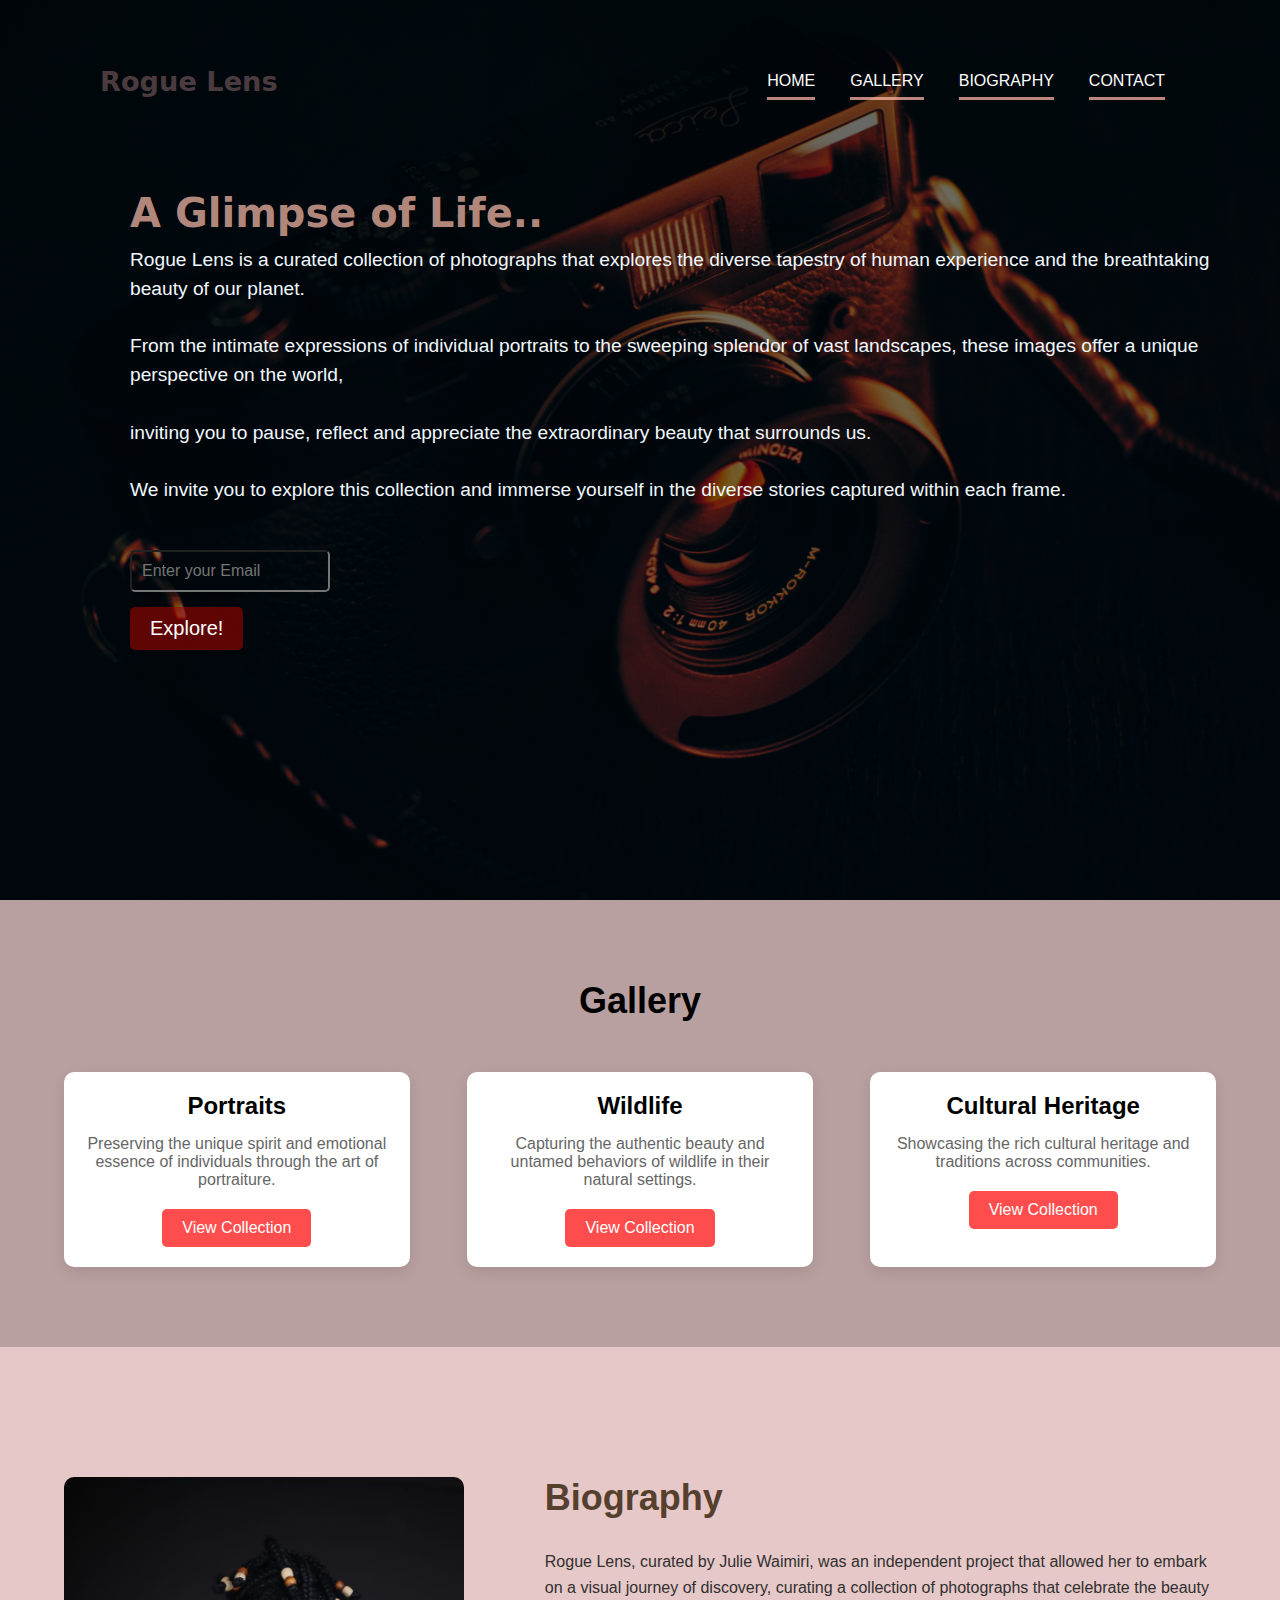
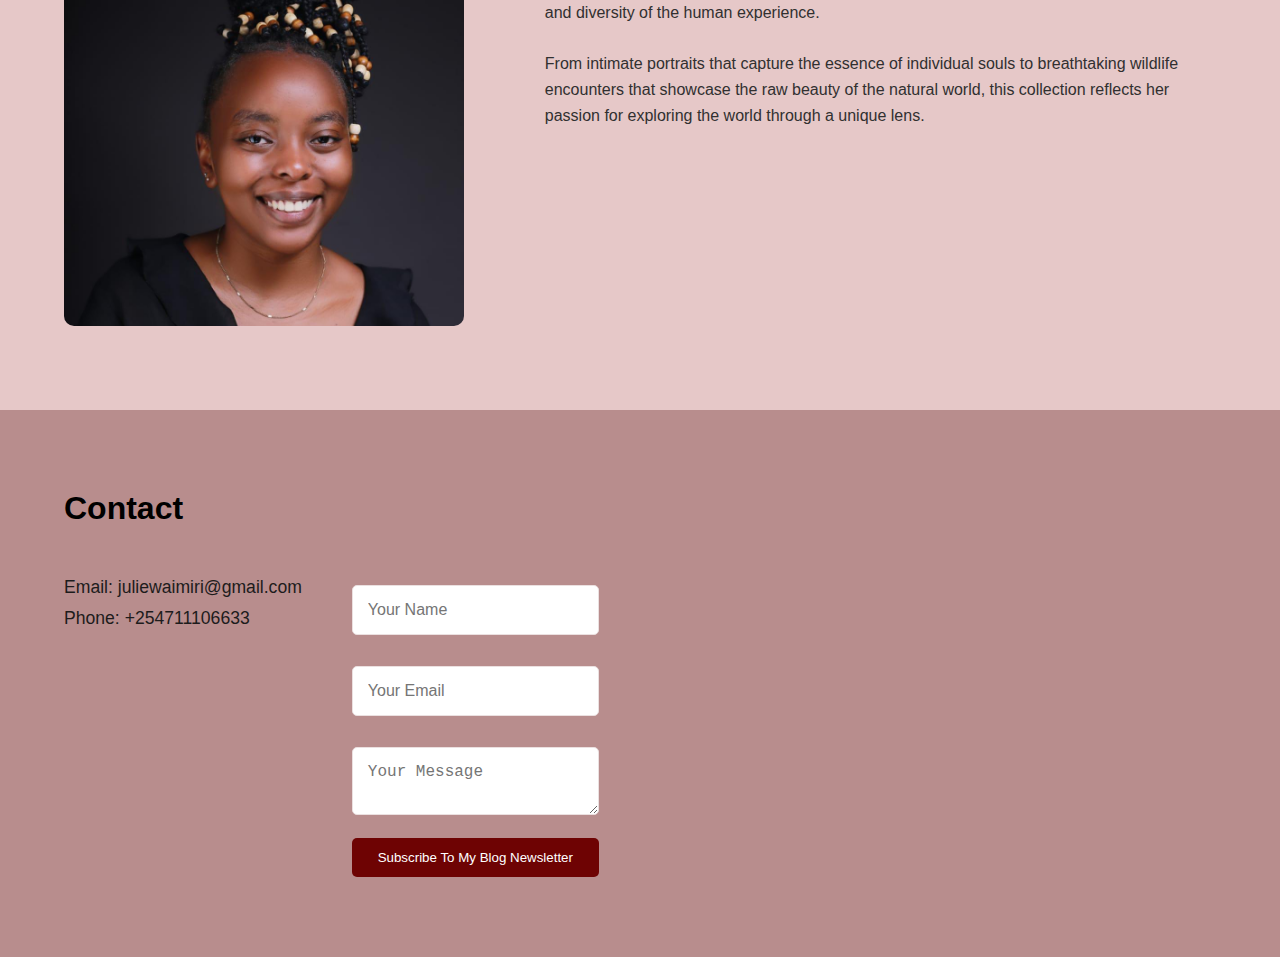
==== index.html @ e763fe6d "Initial Commit" ====
<!DOCTYPE html>
<html lang="en">
<head>
    <meta charset="UTF-8">
    <meta name="viewport" content="width=device-width, initial-scale=1.0">
    <link rel="stylesheet" href="./style.css">
    <title>Rogue Lens</title>
</head>
<body>
    <header id="home">
        <nav>
            <div>
                <h1>Rogue Lens</h1>
            </div>
            <div class="nav-links">
                <ul>
                    <li><a href="#home">Home</a></li>
                    <li><a href="#gallery">Gallery</a></li>
                    <li><a href="#biography">Biography</a></li>
                    <li><a href="#contact">Contact</a></li>
                </ul>
            </div>
        </nav>
        <div class="home-content">
            <h2>A Glimpse of Life..</h2>
            <p>Rogue Lens is a curated collection of photographs that explores the diverse tapestry of human experience and the breathtaking beauty of our planet.<br><br>From the intimate expressions of individual portraits to the sweeping splendor of vast landscapes, these images offer a unique perspective on the world, <br><br>inviting you to pause, reflect and appreciate the extraordinary beauty that surrounds us.<br><br>We invite you to explore this collection and immerse yourself in the diverse stories captured within each frame.</p>
            <form>
                <input type="email" placeholder="Enter your Email">
                <a href="#gallery"><button type="button">Explore!</button></a>
        </form>
        </div>
    </header>

    <section id="gallery">
        <h1>Gallery</h1>
        <div class="gallery-container">
            <div class="gallery-category">
                <h3>Portraits</h3>
                <p>Preserving the unique spirit and emotional essence of individuals through the art of portraiture.</p>
                <a href="portraits.html" class="category-btn">View Collection</a>
            </div>
            
            <div class="gallery-category">
                <h3>Wildlife</h3>
                <p>Capturing the authentic beauty and untamed behaviors of wildlife in their natural settings.</p>
                <a href="wildlife.html" class="category-btn">View Collection</a>
            </div>
            
            <div class="gallery-category">
                <h3>Cultural Heritage</h3>
                <p>Showcasing the rich cultural heritage and traditions across communities.</p>
                <a href="heritage.html" class="category-btn">View Collection</a>
            </div>
        </div>
    </section>

    <section id="biography">
        <div class="bio-container">
            <div class="bio-image">
                <img src="./Images/biography.jpg" alt="Julie Waimiri, Curator">
            </div>
            <div class="bio-content">
                <h2>Biography</h2>
                <p>Rogue Lens, curated by Julie Waimiri, was an independent project that allowed her to embark on a visual journey of discovery, curating a collection of photographs that celebrate the beauty and diversity of the human experience. <br><br> From intimate portraits that capture the essence of individual souls to breathtaking wildlife encounters that showcase the raw beauty of the natural world, this collection reflects her passion for exploring the world through a unique lens.</p>
            </div>
        </div>
    </section>

    <section id="contact">
        <h1>Contact</h1>
        <div class="contact-container">
            <div class="contact-info">
                <div class="contact-details">
                    <p>Email: juliewaimiri@gmail.com</p>
                    <p>Phone: +254711106633</p>
                </div>
            </div>
            <div class="contact-form">
                <form>
                    <input type="text" placeholder="Your Name" required>
                    <input type="email" placeholder="Your Email" required>
                    <textarea placeholder="Your Message"></textarea>
                    <button type="submit">Subscribe To My Blog Newsletter </button>
                </form>
            </div>
        </div>
    </section>
    
</body>
</html>
---- style.css ----
* {
    margin: 0;
    padding: 0;
    box-sizing: border-box;
}

body {
    font-family: Arial;
}

header{
    background: linear-gradient(rgba(0, 0, 0, 0.6), rgba(0, 0, 0, 0.5)),url("./Images/background1.jpg");
    background-size: cover;
    background-repeat: no-repeat;
    background-position: center;
    height: 100vh;
    padding: 2rem 5rem;
    position: relative;
}

header h1{
    color: #8d696c8e;
    font-size: 1.7rem;
    margin: 0;
    font-family: system-ui;
}

header p {
    font-size: 1.2rem;
    margin-top: 10px;
}

header nav {
    display: flex;
    justify-content: space-between;
    align-items: center;
    padding: 20px;
}

.nav-links ul {
    display: flex;
    list-style-type: none;
}

.nav-links li {
    margin-right: 15px;
}

.nav-links a {
    text-decoration: none;
    color: #fff;
    font-size: 16px;
}

header nav ul li{
    list-style: none;
    display: inline-block;
    margin: 20px;
    position: relative;
}

header nav ul li a{
    text-transform: uppercase;
    transition: all ease 0.4s;
}

header ul li a:hover{
    color: #e0a87a;
}

header nav ul li::after{
    content: '';
    height: 3px;
    width: 100%;
    background: #ffb7a8bb;
    position: absolute;
    left: 0;
    bottom: -10px;
}

.home-content{
    position: absolute;
    top: 10%;
    padding: 50px;
    text-align: left;
    color: aliceblue;
}

.home-content h2{
    font-size: 2.5rem;
    font-family:system-ui;
    color: #bd8f83ef;
    margin-top: 50px;
}

.home-content p{
    margin-bottom: 30px;
    line-height: 1.5;
    font-size: 1.2rem;
}

.home-content form{
    display: flex;
    flex-direction: column;
    align-items: flex-start;
}

.home-content input{
    width: 200px;
    padding: 10px;
    margin-right: 10px;
    margin-top: 15px;
    margin-bottom: 15px;
    border-radius: 5px;
    font-size: 1rem;
    background-color: transparent;
    color: #fff;
    box-shadow: 3px 5px rgba(0, 0, 0, 0.2);
}

.home-content button{
    padding: 10px 20px;
    background: #9b05009c;
    border: 1px;
    color: #fff;
    font-size: 20px;
    border-radius: 5px;
    cursor: pointer;
    transition: 0.4s,ease-in;
}

.home-content button:hover{
    background: #eb9595d3;
    transform: translateY(-2px);
}

#gallery {
    padding: 80px 5%;
    background: #b9a0a0;
  }
  
  #gallery h1 {
    text-align: center;
    margin-bottom: 50px;
    font-size: 36px;
  }
  
  .gallery-container {
    display: flex;
    justify-content: space-between;
    margin-top: 50px;
    gap: 20px;
  }
  
  .gallery-category {
    background: white;
    padding: 20px;
    border-radius: 10px;
    text-align: center;
    flex-basis: 30%;
    box-shadow: 0 5px 15px rgba(0,0,0,0.1);
  }
  
  .gallery-category img {
    width: 100%;
    height: 250px;
    object-fit: cover;
    border-radius: 5px;
    margin-bottom: 20px;
  }
  
  .gallery-category h3 {
    margin-bottom: 15px;
    font-size: 1.5rem;
  }
  
  .gallery-category p {
    font-size: 1rem;
    margin-bottom: 20px;
    color: #666;
  }
  
  .category-btn {
    display: inline-block;
    padding: 10px 20px;
    background: #ff4d4d;
    color: white;
    text-decoration: none;
    border-radius: 5px;
    transition: 0.4s ease-in;
  }
  
  .category-btn:hover {
    background: #e69592b6;
  }

/* Biography Styles */
#biography {
  padding: 80px 5%;
  background-color: #e6c8c8;
}

.bio-container {
  display: flex;
  flex-wrap: wrap;
  justify-content: space-between;
  margin-top: 50px;
}

.bio-image img {
  width: 100%;
  max-width: 400px;
  border-radius: 10px;
}

.bio-content {
    flex-basis: 60%;
    padding-left: 20px;
}

.bio-content h2 {
  margin-bottom: 30px;
  font-size: 36px;
  color: #553f2d;
}

.bio-content p {
  margin-bottom: 20px;
  line-height: 1.6;
  color: #313030;
}

/* Contact Styles */
#contact {
  padding: 80px 5%;
  background: #b88d8d;
}

.contact-container {
  display: flex;
  flex-wrap: wrap;
  gap: 50px;
  margin-top: 50px
}

.contact-details p {
  margin-bottom: 10px;
  color: #1d1c1c;
  font-size: 1.1rem;
}

.contact-form form {
  display: flex;
  flex-direction: column;
  gap: 15px;
}

.contact-form input,
.contact-form textarea {
  padding: 15px;
  margin: 8px 0;
  border: 1px solid #ebe0e0;
  border-radius: 5px;
  width: 100%;
  font-size: 1rem;
}

.contact-form button {
  padding: 12px 20px;
  background: #6e0303;
  color: white;
  border: none;
  border-radius: 5px;
  cursor: pointer;
  transition: 0.4s ease-in;
}

.contact-form button:hover {
  background: #b94343;
}

/* Mobile Styles */
@media screen and (max-width: 768px) {
    header {
    background-size: cover;
    background-position: center;
    }
    .nav-links ul {
        flex-direction: column;
        align-items: center;
    }

    .nav-links li {
        margin: 10px 0;
    }

    .home-content h2 {
        font-size: 2rem;
    }

    .home-content p {
        font-size: 1rem;
    }

    .gallery-container {
        flex-direction: column;
        align-items: center;
    }

    .gallery-category {
        flex-basis: 100%;
        margin-bottom: 20px;
    }

    .bio-container {
        flex-direction: column;
        text-align: center;
    }

    .bio-container .bio-image img {
        max-width: 100%;
        margin-bottom: 20px;
    }

    .bio-container .bio-content {
        flex-basis: 100%;
    }

    .contact-container {
        flex-direction: column;
        align-items: center;
    }

    .contact-info p {
        font-size: 1rem;
    }

    .contact-form form input,
    .contact-form form textarea {
        width: 90%;
    }

    .contact-form button {
        width: 90%;
    }
}

@media screen and (max-width: 480px) {
    .home-content h2 {
        font-size: 1.5rem;
    }

    .home-content p {
        font-size: 0.9rem;
    }

    .gallery-category h3 {
        font-size: 1.2rem;
    }

    .gallery-category p {
        font-size: 0.9rem;
    }
}
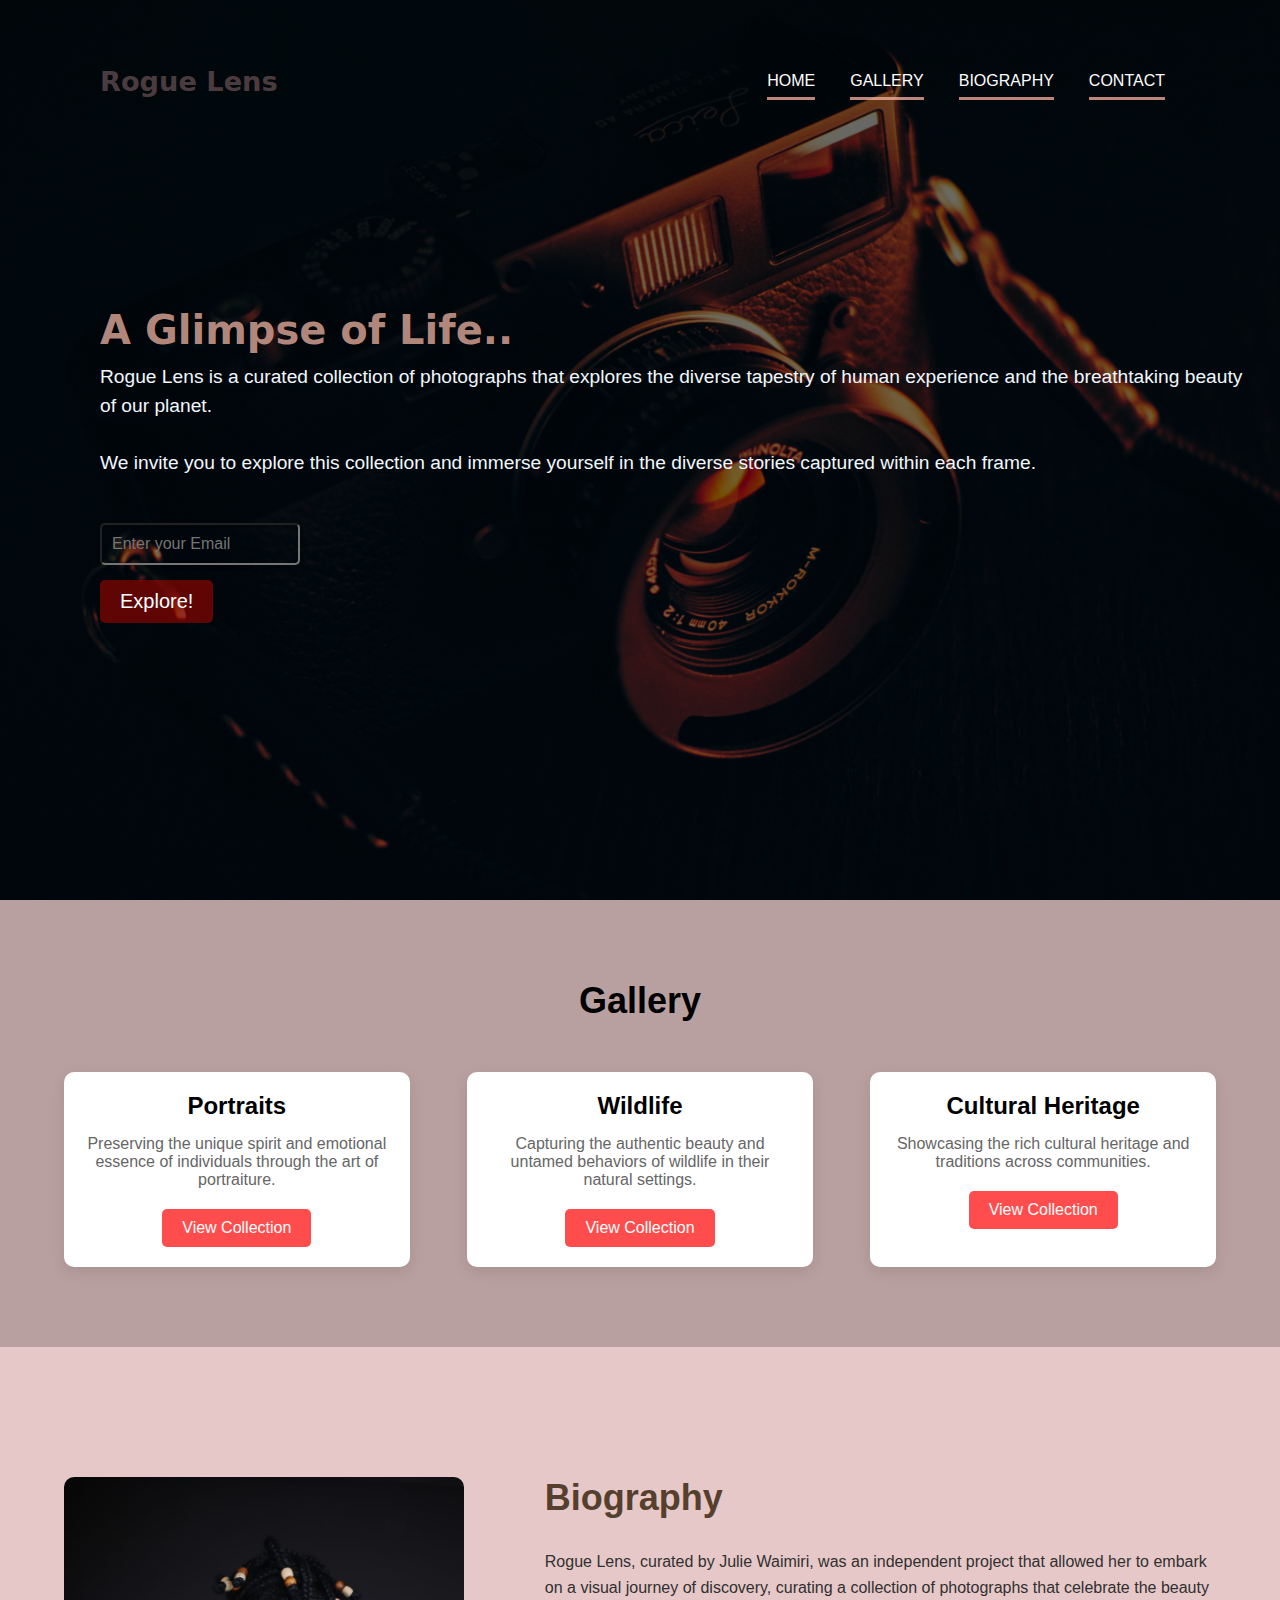
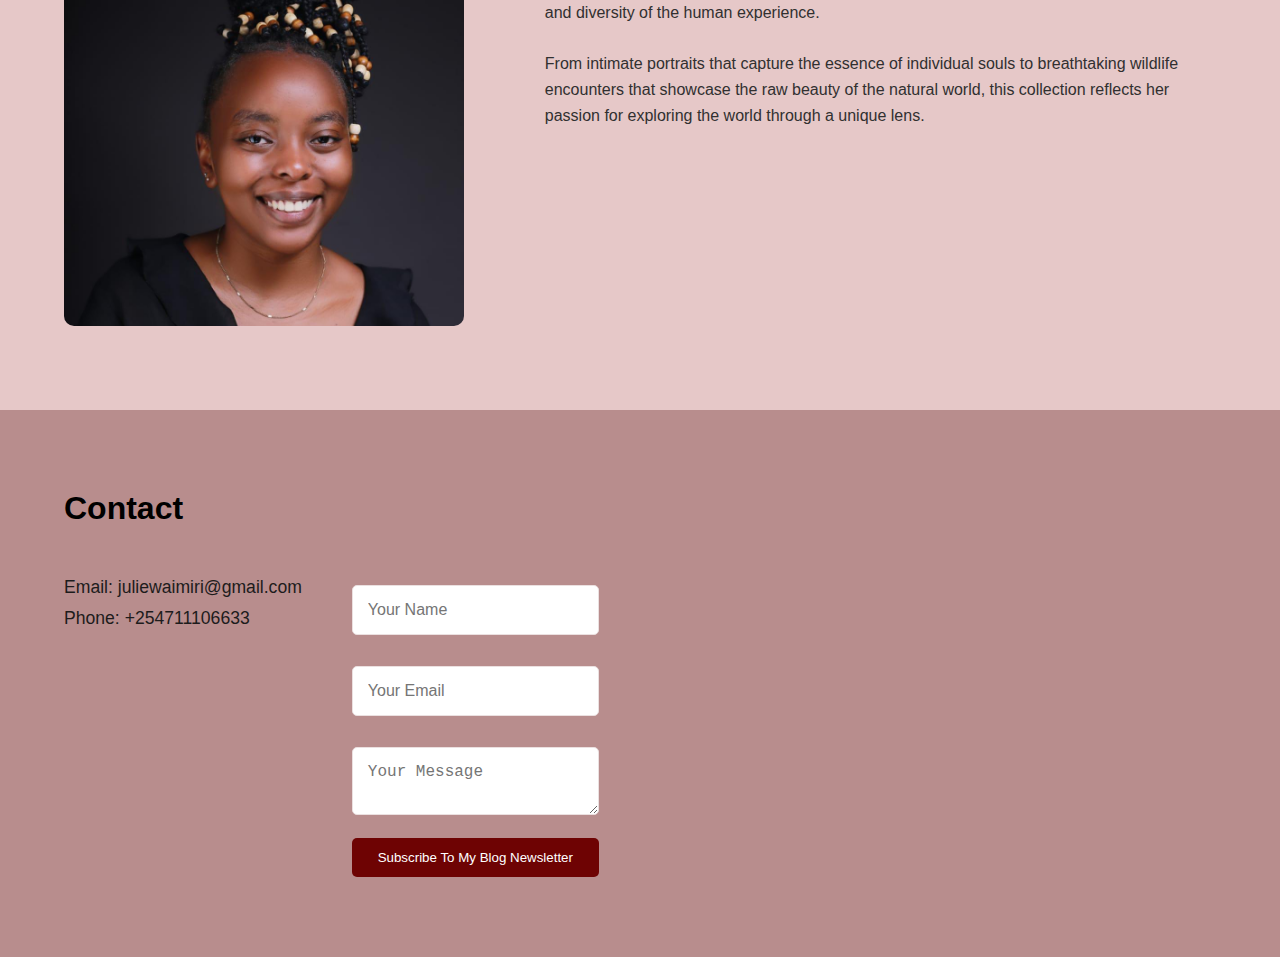
==== commit a7dfc584: "Updated home content paragraph" ====
--- a/index.html
+++ b/index.html
@@ -23,7 +23,7 @@
         </nav>
         <div class="home-content">
             <h2>A Glimpse of Life..</h2>
-            <p>Rogue Lens is a curated collection of photographs that explores the diverse tapestry of human experience and the breathtaking beauty of our planet.<br><br>From the intimate expressions of individual portraits to the sweeping splendor of vast landscapes, these images offer a unique perspective on the world, <br><br>inviting you to pause, reflect and appreciate the extraordinary beauty that surrounds us.<br><br>We invite you to explore this collection and immerse yourself in the diverse stories captured within each frame.</p>
+            <p>Rogue Lens is a curated collection of photographs that explores the diverse tapestry of human experience and the breathtaking beauty of our planet.<br><br>We invite you to explore this collection and immerse yourself in the diverse stories captured within each frame.</p>
             <form>
                 <input type="email" placeholder="Enter your Email">
                 <a href="#gallery"><button type="button">Explore!</button></a>
--- a/style.css
+++ b/style.css
@@ -80,8 +80,8 @@
 
 .home-content{
     position: absolute;
-    top: 10%;
-    padding: 50px;
+    top: 23%;
+    padding: 50px 20px;
     text-align: left;
     color: aliceblue;
 }
